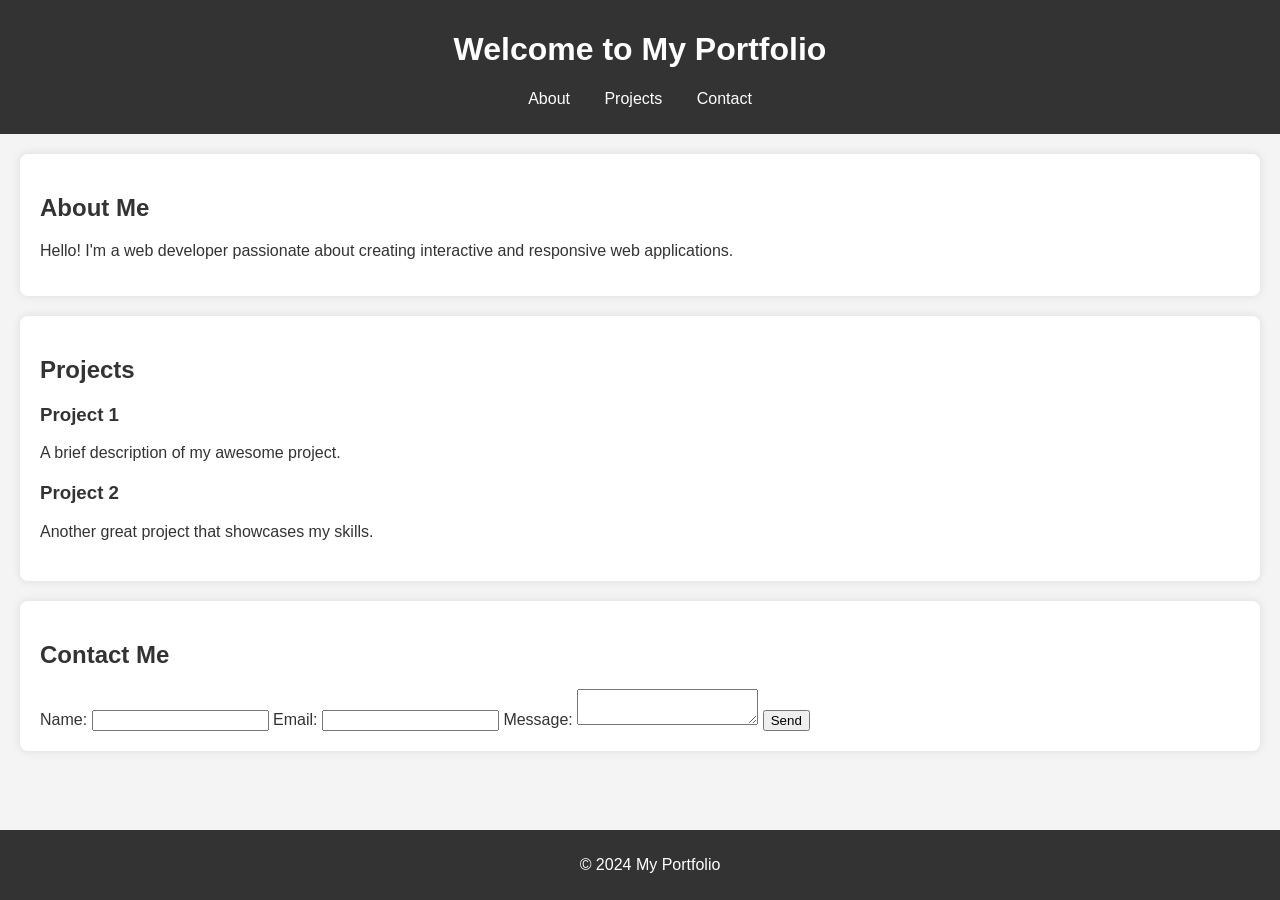
==== index.html @ 34826f4c "Add files via upload" ====
<!DOCTYPE html>
<html lang="en">
<head>
    <meta charset="UTF-8">
    <meta name="viewport" content="width=device-width, initial-scale=1.0">
    <title>My Portfolio</title>
    <link rel="stylesheet" href="styles.css">
</head>
<body>
    <header>
        <h1>Welcome to My Portfolio</h1>
        <nav>
            <ul>
                <li><a href="#about">About</a></li>
                <li><a href="#projects">Projects</a></li>
                <li><a href="#contact">Contact</a></li>
            </ul>
        </nav>
    </header>

    <section id="about">
        <h2>About Me</h2>
        <p>Hello! I'm a web developer passionate about creating interactive and responsive web applications.</p>
    </section>

    <section id="projects">
        <h2>Projects</h2>
        <div class="project">
            <h3>Project 1</h3>
            <p>A brief description of my awesome project.</p>
        </div>
        <div class="project">
            <h3>Project 2</h3>
            <p>Another great project that showcases my skills.</p>
        </div>
    </section>

    <section id="contact">
        <h2>Contact Me</h2>
        <form id="contact-form">
            <label for="name">Name:</label>
            <input type="text" id="name" name="name" required>
            
            <label for="email">Email:</label>
            <input type="email" id="email" name="email" required>
            
            <label for="message">Message:</label>
            <textarea id="message" name="message" required></textarea>
            
            <button type="submit">Send</button>
        </form>
    </section>

    <footer>
        <p>&copy; 2024 My Portfolio</p>
    </footer>

    <script src="script.js"></script>
</body>
</html>
---- styles.css ----
body {
    font-family: Arial, sans-serif;
    margin: 0;
    padding: 0;
    background-color: #f4f4f4;
    color: #333;
}

header {
    background-color: #333;
    color: #fff;
    padding: 10px 0;
    text-align: center;
}

header nav ul {
    list-style: none;
    padding: 0;
}

header nav ul li {
    display: inline;
    margin: 0 15px;
}

header nav ul li a {
    color: #fff;
    text-decoration: none;
}

section {
    padding: 20px;
    margin: 20px;
    background-color: #fff;
    border-radius: 8px;
    box-shadow: 0 0 10px rgba(0, 0, 0, 0.1);
}

.project {
    margin-bottom: 20px;
}

footer {
    text-align: center;
    padding: 10px;
    background-color: #333;
    color: #fff;
    position: absolute;
    width: 100%;
    bottom: 0;
}
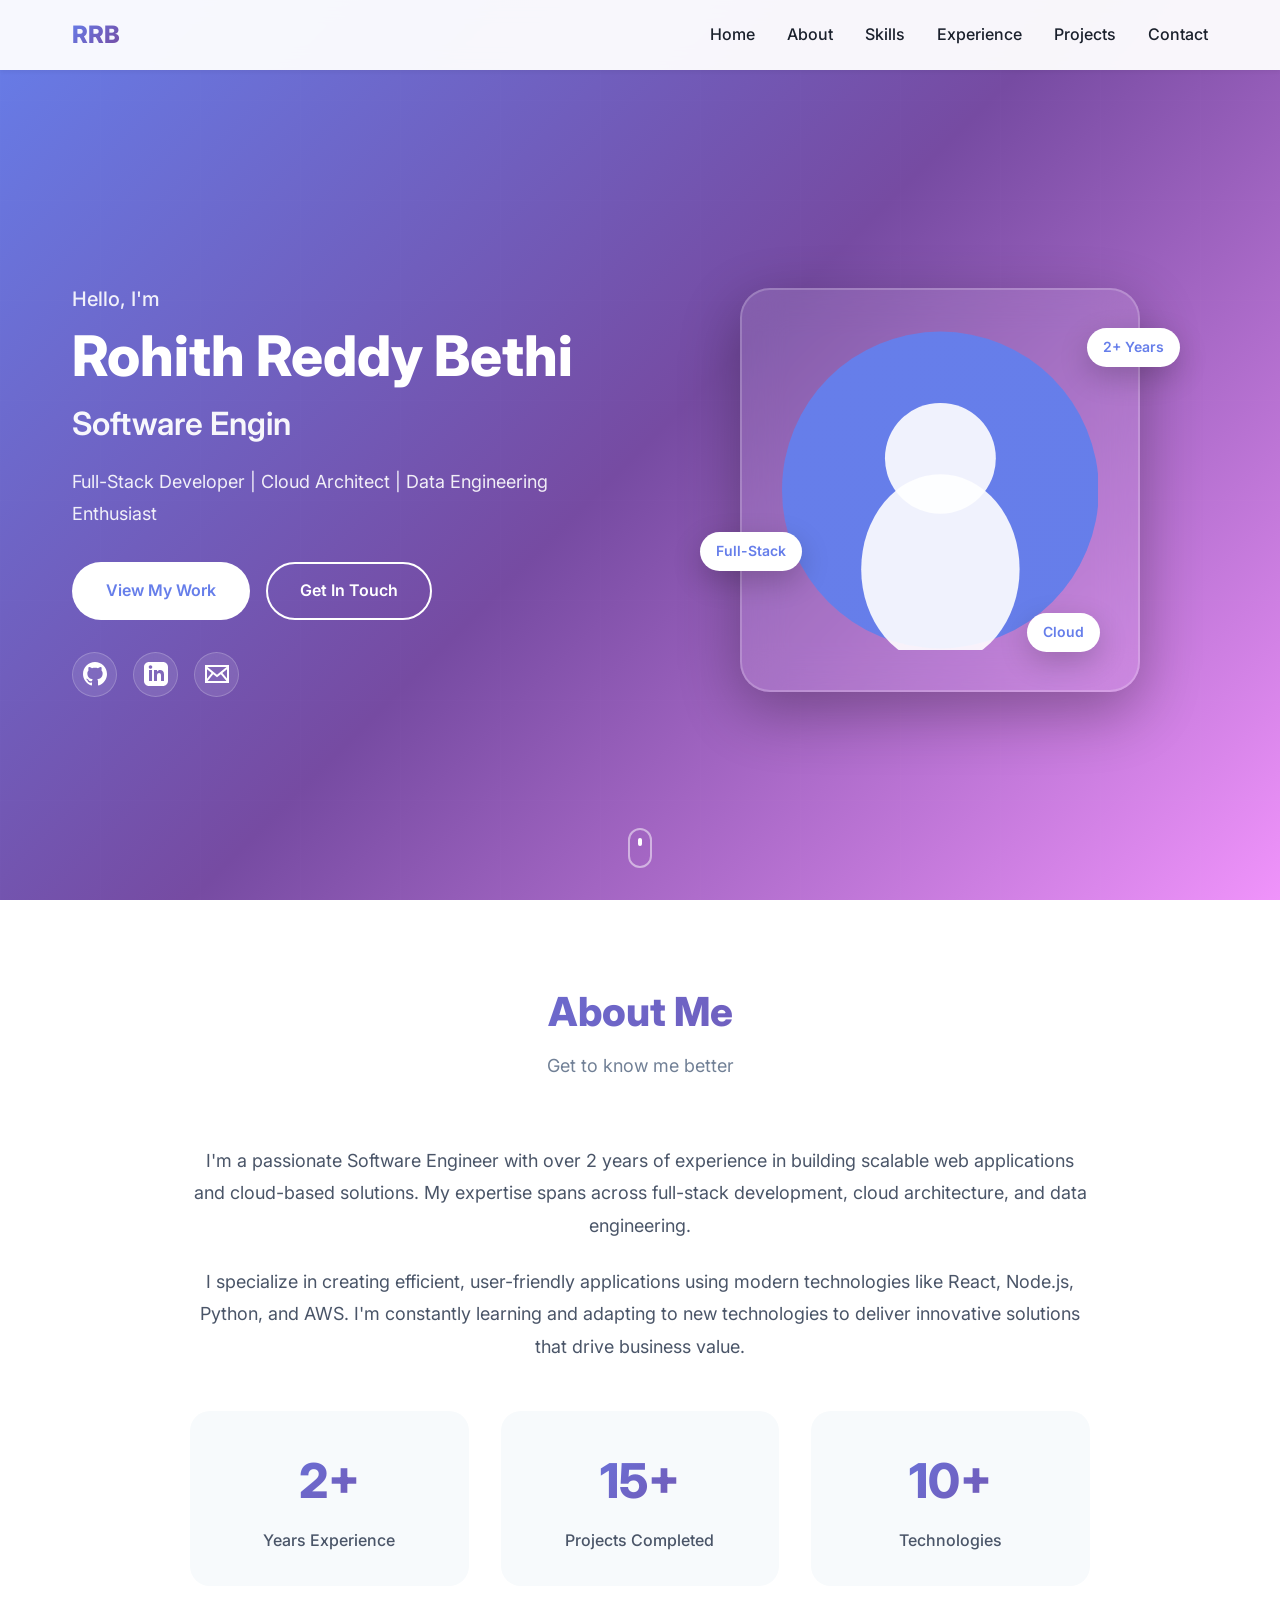
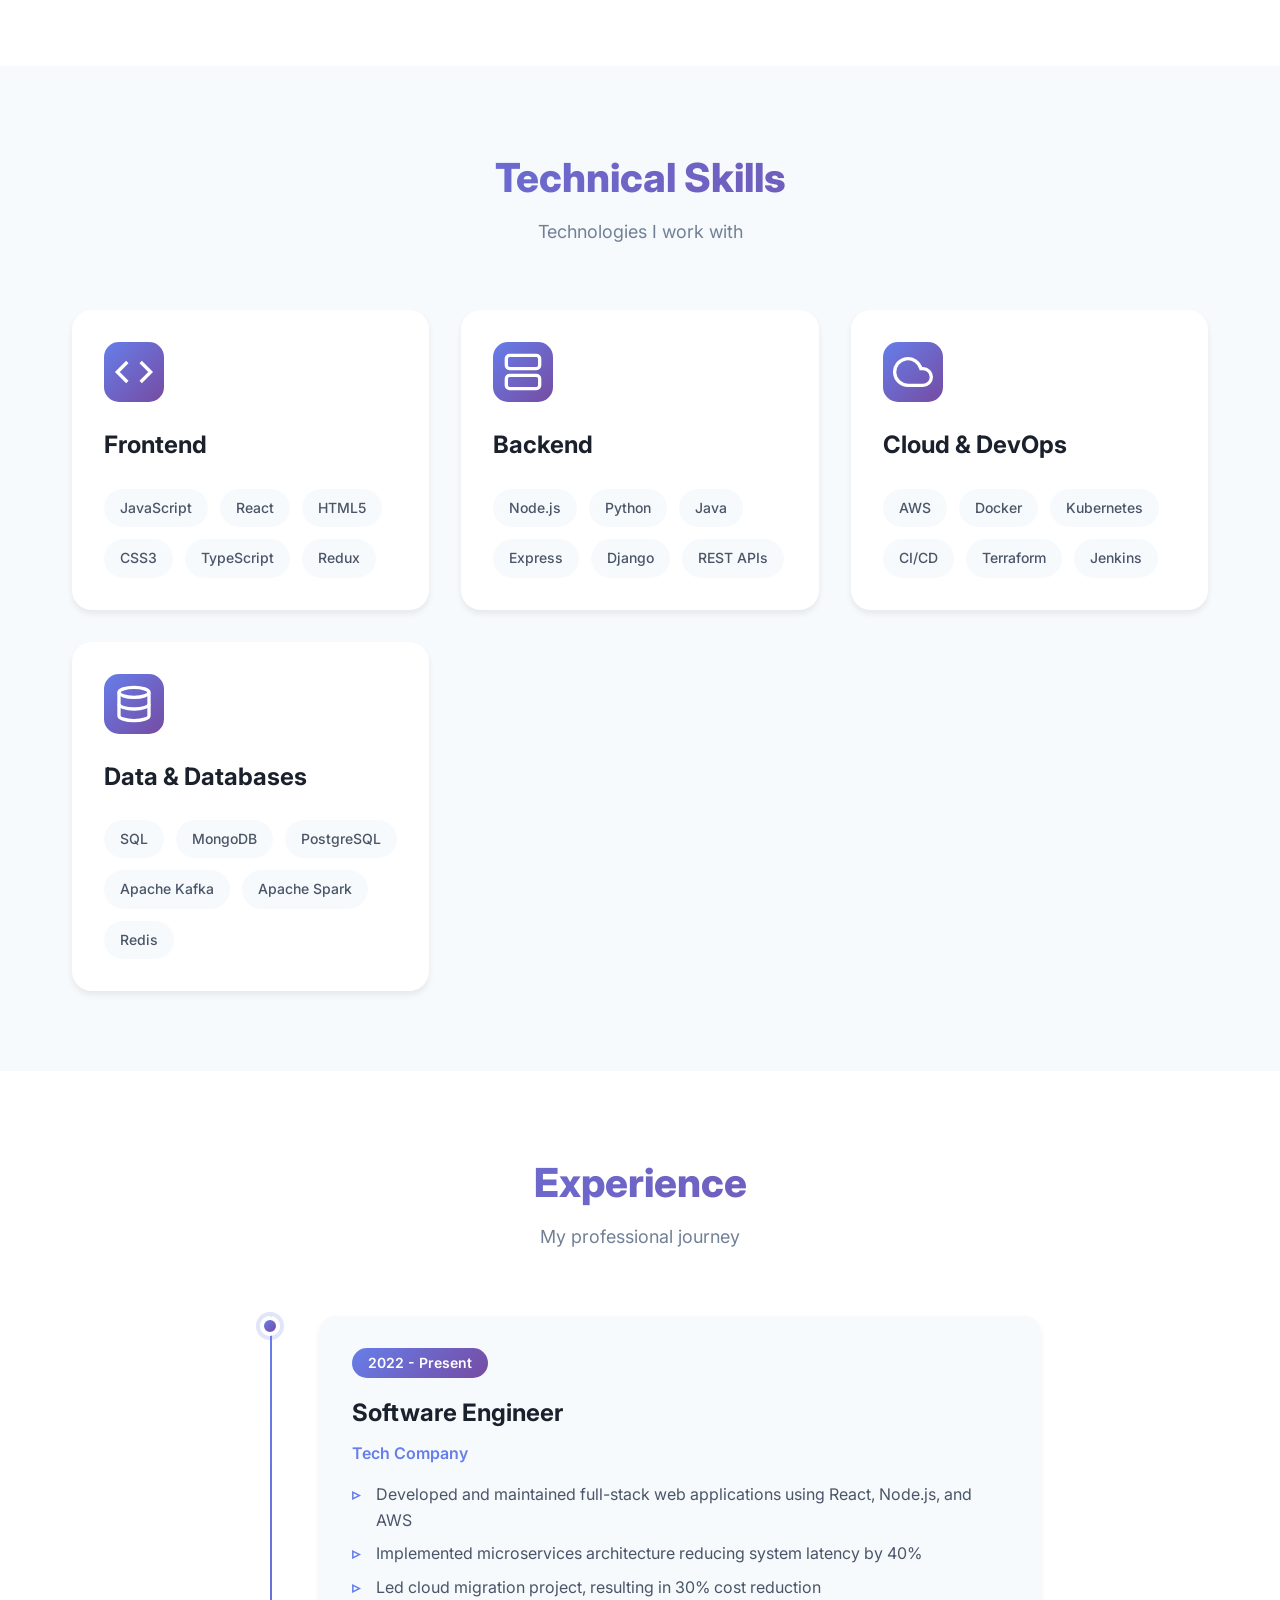
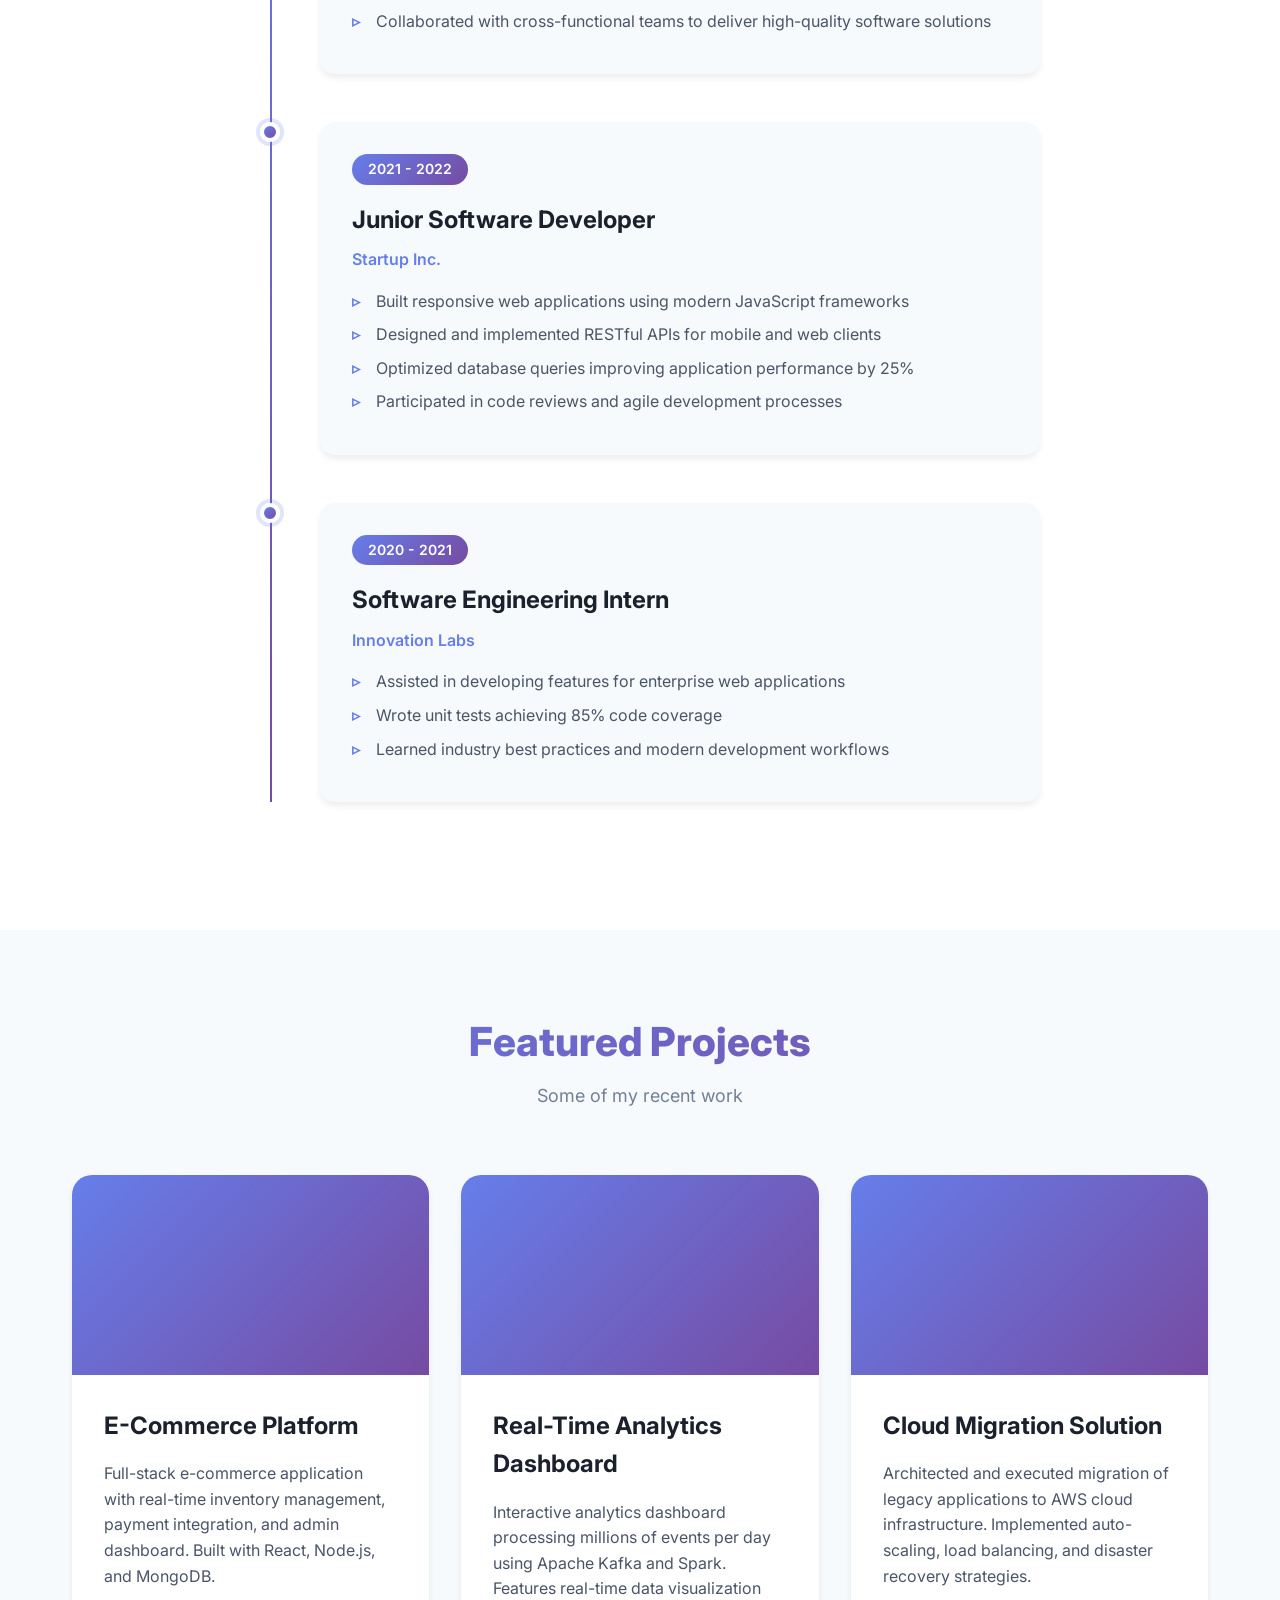
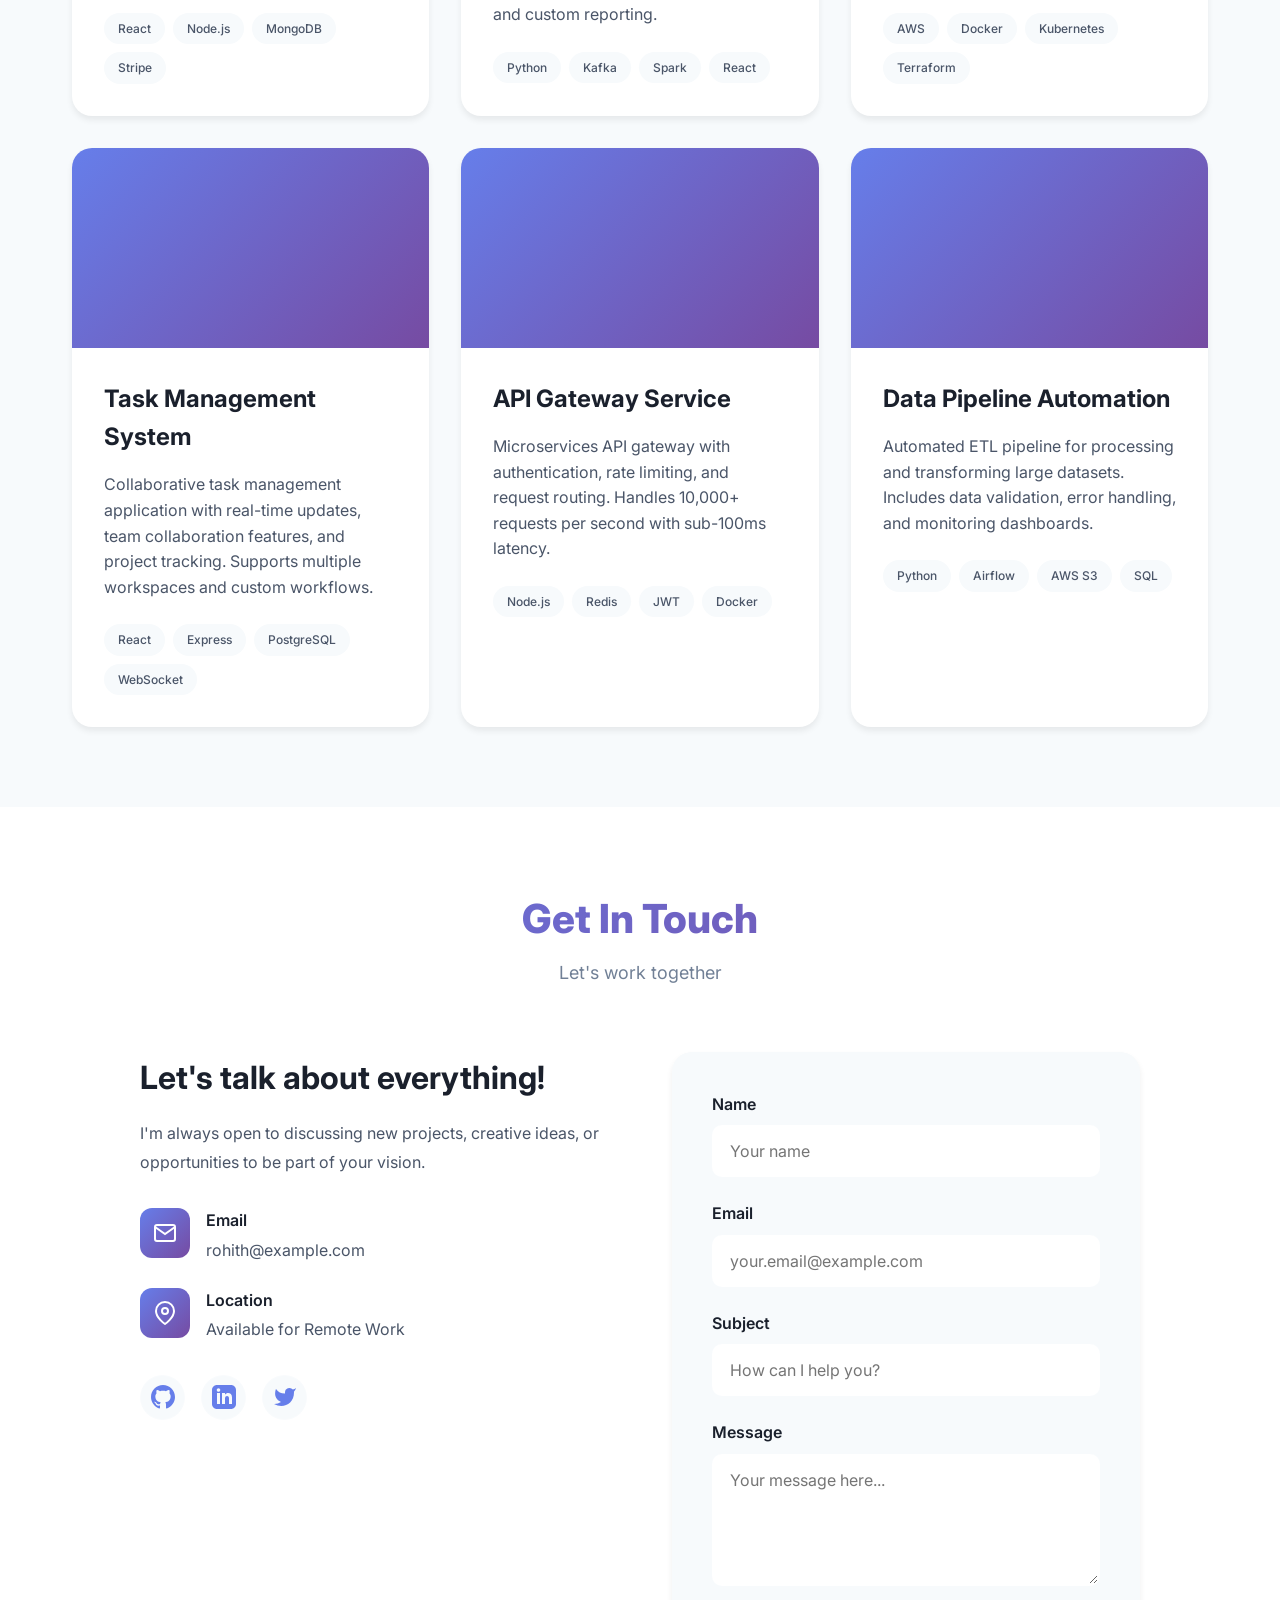
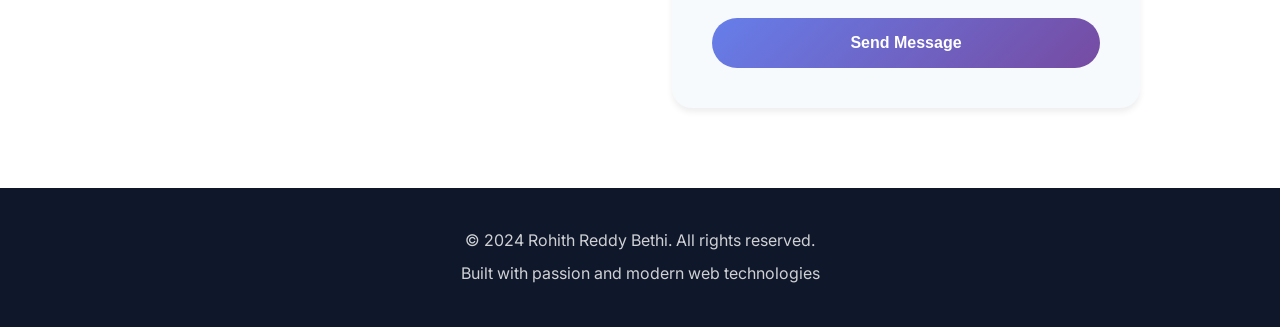
==== commit e5fd80e4: "create a advanced profile portfolio so i can show ..." ====
--- a/index.html
+++ b/index.html
@@ -1,60 +1,512 @@
-<!DOCTYPE html>
-<html lang="en">
-<head>
-    <meta charset="UTF-8">
-    <meta name="viewport" content="width=device-width, initial-scale=1.0">
-    <title>My Portfolio</title>
-    <link rel="stylesheet" href="styles.css">
-</head>
-<body>
-    <header>
-        <h1>Welcome to My Portfolio</h1>
-        <nav>
-            <ul>
-                <li><a href="#about">About</a></li>
-                <li><a href="#projects">Projects</a></li>
-                <li><a href="#contact">Contact</a></li>
-            </ul>
-        </nav>
-    </header>
-
-    <section id="about">
-        <h2>About Me</h2>
-        <p>Hello! I'm a web developer passionate about creating interactive and responsive web applications.</p>
-    </section>
-
-    <section id="projects">
-        <h2>Projects</h2>
-        <div class="project">
-            <h3>Project 1</h3>
-            <p>A brief description of my awesome project.</p>
-        </div>
-        <div class="project">
-            <h3>Project 2</h3>
-            <p>Another great project that showcases my skills.</p>
-        </div>
-    </section>
-
-    <section id="contact">
-        <h2>Contact Me</h2>
-        <form id="contact-form">
-            <label for="name">Name:</label>
-            <input type="text" id="name" name="name" required>
-            
-            <label for="email">Email:</label>
-            <input type="email" id="email" name="email" required>
-            
-            <label for="message">Message:</label>
-            <textarea id="message" name="message" required></textarea>
-            
-            <button type="submit">Send</button>
-        </form>
-    </section>
-
-    <footer>
-        <p>&copy; 2024 My Portfolio</p>
-    </footer>
-
-    <script src="script.js"></script>
-</body>
-</html>
+<!DOCTYPE html>
+<html lang="en">
+<head>
+    <meta charset="UTF-8">
+    <meta name="viewport" content="width=device-width, initial-scale=1.0">
+    <title>Rohith Reddy Bethi - Software Engineer Portfolio</title>
+    <link rel="stylesheet" href="styles.css">
+    <link rel="preconnect" href="https://fonts.googleapis.com">
+    <link rel="preconnect" href="https://fonts.gstatic.com" crossorigin>
+    <link href="https://fonts.googleapis.com/css2?family=Inter:wght@300;400;500;600;700;800&family=Fira+Code:wght@400;500&display=swap" rel="stylesheet">
+</head>
+<body>
+    <!-- Navigation -->
+    <nav class="navbar" id="navbar">
+        <div class="nav-container">
+            <div class="nav-logo">
+                <span class="logo-text">RRB</span>
+            </div>
+            <ul class="nav-menu" id="nav-menu">
+                <li><a href="#home" class="nav-link">Home</a></li>
+                <li><a href="#about" class="nav-link">About</a></li>
+                <li><a href="#skills" class="nav-link">Skills</a></li>
+                <li><a href="#experience" class="nav-link">Experience</a></li>
+                <li><a href="#projects" class="nav-link">Projects</a></li>
+                <li><a href="#contact" class="nav-link">Contact</a></li>
+            </ul>
+            <div class="hamburger" id="hamburger">
+                <span></span>
+                <span></span>
+                <span></span>
+            </div>
+        </div>
+    </nav>
+
+    <!-- Hero Section -->
+    <section id="home" class="hero">
+        <div class="hero-container">
+            <div class="hero-content">
+                <div class="hero-text">
+                    <p class="hero-greeting">Hello, I'm</p>
+                    <h1 class="hero-name">Rohith Reddy Bethi</h1>
+                    <h2 class="hero-title">Software Engineer</h2>
+                    <p class="hero-description">
+                        Full-Stack Developer | Cloud Architect | Data Engineering Enthusiast
+                    </p>
+                    <div class="hero-buttons">
+                        <a href="#projects" class="btn btn-primary">View My Work</a>
+                        <a href="#contact" class="btn btn-secondary">Get In Touch</a>
+                    </div>
+                    <div class="hero-social">
+                        <a href="https://github.com/rohithreddy" target="_blank" class="social-link" aria-label="GitHub">
+                            <svg width="24" height="24" viewBox="0 0 24 24" fill="currentColor">
+                                <path d="M12 0c-6.626 0-12 5.373-12 12 0 5.302 3.438 9.8 8.207 11.387.599.111.793-.261.793-.577v-2.234c-3.338.726-4.033-1.416-4.033-1.416-.546-1.387-1.333-1.756-1.333-1.756-1.089-.745.083-.729.083-.729 1.205.084 1.839 1.237 1.839 1.237 1.07 1.834 2.807 1.304 3.492.997.107-.775.418-1.305.762-1.604-2.665-.305-5.467-1.334-5.467-5.931 0-1.311.469-2.381 1.236-3.221-.124-.303-.535-1.524.117-3.176 0 0 1.008-.322 3.301 1.23.957-.266 1.983-.399 3.003-.404 1.02.005 2.047.138 3.006.404 2.291-1.552 3.297-1.23 3.297-1.23.653 1.653.242 2.874.118 3.176.77.84 1.235 1.911 1.235 3.221 0 4.609-2.807 5.624-5.479 5.921.43.372.823 1.102.823 2.222v3.293c0 .319.192.694.801.576 4.765-1.589 8.199-6.086 8.199-11.386 0-6.627-5.373-12-12-12z"/>
+                            </svg>
+                        </a>
+                        <a href="https://linkedin.com/in/rohithreddy" target="_blank" class="social-link" aria-label="LinkedIn">
+                            <svg width="24" height="24" viewBox="0 0 24 24" fill="currentColor">
+                                <path d="M19 0h-14c-2.761 0-5 2.239-5 5v14c0 2.761 2.239 5 5 5h14c2.762 0 5-2.239 5-5v-14c0-2.761-2.238-5-5-5zm-11 19h-3v-11h3v11zm-1.5-12.268c-.966 0-1.75-.79-1.75-1.764s.784-1.764 1.75-1.764 1.75.79 1.75 1.764-.783 1.764-1.75 1.764zm13.5 12.268h-3v-5.604c0-3.368-4-3.113-4 0v5.604h-3v-11h3v1.765c1.396-2.586 7-2.777 7 2.476v6.759z"/>
+                            </svg>
+                        </a>
+                        <a href="mailto:rohith@example.com" class="social-link" aria-label="Email">
+                            <svg width="24" height="24" viewBox="0 0 24 24" fill="currentColor">
+                                <path d="M0 3v18h24v-18h-24zm6.623 7.929l-4.623 5.712v-9.458l4.623 3.746zm-4.141-5.929h19.035l-9.517 7.713-9.518-7.713zm5.694 7.188l3.824 3.099 3.83-3.104 5.612 6.817h-18.779l5.513-6.812zm9.208-1.264l4.616-3.741v9.348l-4.616-5.607z"/>
+                            </svg>
+                        </a>
+                    </div>
+                </div>
+                <div class="hero-image">
+                    <div class="profile-card">
+                        <div class="profile-img-wrapper">
+                            <div class="profile-img">
+                                <svg viewBox="0 0 200 200" fill="none" xmlns="http://www.w3.org/2000/svg">
+                                    <circle cx="100" cy="100" r="100" fill="url(#gradient1)"/>
+                                    <circle cx="100" cy="80" r="35" fill="white" opacity="0.9"/>
+                                    <ellipse cx="100" cy="150" rx="50" ry="60" fill="white" opacity="0.9"/>
+                                    <defs>
+                                        <linearGradient id="gradient1" x1="0" y1="0" x2="200" y2="200">
+                                            <stop offset="0%" stop-color="#667eea"/>
+                                            <stop offset="100%" stop-color="#764ba2"/>
+                                        </linearGradient>
+                                    </defs>
+                                </svg>
+                            </div>
+                        </div>
+                        <div class="floating-badge badge-1">2+ Years</div>
+                        <div class="floating-badge badge-2">Full-Stack</div>
+                        <div class="floating-badge badge-3">Cloud</div>
+                    </div>
+                </div>
+            </div>
+        </div>
+        <div class="scroll-indicator">
+            <span></span>
+        </div>
+    </section>
+
+    <!-- About Section -->
+    <section id="about" class="about section-padding">
+        <div class="container">
+            <div class="section-header">
+                <h2 class="section-title">About Me</h2>
+                <p class="section-subtitle">Get to know me better</p>
+            </div>
+            <div class="about-content">
+                <div class="about-text">
+                    <p class="about-description">
+                        I'm a passionate Software Engineer with over 2 years of experience in building scalable web applications 
+                        and cloud-based solutions. My expertise spans across full-stack development, cloud architecture, and 
+                        data engineering.
+                    </p>
+                    <p class="about-description">
+                        I specialize in creating efficient, user-friendly applications using modern technologies like React, 
+                        Node.js, Python, and AWS. I'm constantly learning and adapting to new technologies to deliver 
+                        innovative solutions that drive business value.
+                    </p>
+                    <div class="about-stats">
+                        <div class="stat-item">
+                            <h3 class="stat-number">2+</h3>
+                            <p class="stat-label">Years Experience</p>
+                        </div>
+                        <div class="stat-item">
+                            <h3 class="stat-number">15+</h3>
+                            <p class="stat-label">Projects Completed</p>
+                        </div>
+                        <div class="stat-item">
+                            <h3 class="stat-number">10+</h3>
+                            <p class="stat-label">Technologies</p>
+                        </div>
+                    </div>
+                </div>
+            </div>
+        </div>
+    </section>
+
+    <!-- Skills Section -->
+    <section id="skills" class="skills section-padding">
+        <div class="container">
+            <div class="section-header">
+                <h2 class="section-title">Technical Skills</h2>
+                <p class="section-subtitle">Technologies I work with</p>
+            </div>
+            <div class="skills-grid">
+                <div class="skill-category">
+                    <div class="category-icon">
+                        <svg width="40" height="40" viewBox="0 0 24 24" fill="none" stroke="currentColor" stroke-width="2">
+                            <polyline points="16 18 22 12 16 6"></polyline>
+                            <polyline points="8 6 2 12 8 18"></polyline>
+                        </svg>
+                    </div>
+                    <h3 class="category-title">Frontend</h3>
+                    <div class="skills-list">
+                        <span class="skill-tag">JavaScript</span>
+                        <span class="skill-tag">React</span>
+                        <span class="skill-tag">HTML5</span>
+                        <span class="skill-tag">CSS3</span>
+                        <span class="skill-tag">TypeScript</span>
+                        <span class="skill-tag">Redux</span>
+                    </div>
+                </div>
+                <div class="skill-category">
+                    <div class="category-icon">
+                        <svg width="40" height="40" viewBox="0 0 24 24" fill="none" stroke="currentColor" stroke-width="2">
+                            <rect x="2" y="2" width="20" height="8" rx="2" ry="2"></rect>
+                            <rect x="2" y="14" width="20" height="8" rx="2" ry="2"></rect>
+                            <line x1="6" y1="6" x2="6.01" y2="6"></line>
+                            <line x1="6" y1="18" x2="6.01" y2="18"></line>
+                        </svg>
+                    </div>
+                    <h3 class="category-title">Backend</h3>
+                    <div class="skills-list">
+                        <span class="skill-tag">Node.js</span>
+                        <span class="skill-tag">Python</span>
+                        <span class="skill-tag">Java</span>
+                        <span class="skill-tag">Express</span>
+                        <span class="skill-tag">Django</span>
+                        <span class="skill-tag">REST APIs</span>
+                    </div>
+                </div>
+                <div class="skill-category">
+                    <div class="category-icon">
+                        <svg width="40" height="40" viewBox="0 0 24 24" fill="none" stroke="currentColor" stroke-width="2">
+                            <path d="M18 10h-1.26A8 8 0 1 0 9 20h9a5 5 0 0 0 0-10z"></path>
+                        </svg>
+                    </div>
+                    <h3 class="category-title">Cloud & DevOps</h3>
+                    <div class="skills-list">
+                        <span class="skill-tag">AWS</span>
+                        <span class="skill-tag">Docker</span>
+                        <span class="skill-tag">Kubernetes</span>
+                        <span class="skill-tag">CI/CD</span>
+                        <span class="skill-tag">Terraform</span>
+                        <span class="skill-tag">Jenkins</span>
+                    </div>
+                </div>
+                <div class="skill-category">
+                    <div class="category-icon">
+                        <svg width="40" height="40" viewBox="0 0 24 24" fill="none" stroke="currentColor" stroke-width="2">
+                            <ellipse cx="12" cy="5" rx="9" ry="3"></ellipse>
+                            <path d="M21 12c0 1.66-4 3-9 3s-9-1.34-9-3"></path>
+                            <path d="M3 5v14c0 1.66 4 3 9 3s9-1.34 9-3V5"></path>
+                        </svg>
+                    </div>
+                    <h3 class="category-title">Data & Databases</h3>
+                    <div class="skills-list">
+                        <span class="skill-tag">SQL</span>
+                        <span class="skill-tag">MongoDB</span>
+                        <span class="skill-tag">PostgreSQL</span>
+                        <span class="skill-tag">Apache Kafka</span>
+                        <span class="skill-tag">Apache Spark</span>
+                        <span class="skill-tag">Redis</span>
+                    </div>
+                </div>
+            </div>
+        </div>
+    </section>
+
+    <!-- Experience Section -->
+    <section id="experience" class="experience section-padding">
+        <div class="container">
+            <div class="section-header">
+                <h2 class="section-title">Experience</h2>
+                <p class="section-subtitle">My professional journey</p>
+            </div>
+            <div class="timeline">
+                <div class="timeline-item">
+                    <div class="timeline-dot"></div>
+                    <div class="timeline-content">
+                        <div class="timeline-date">2022 - Present</div>
+                        <h3 class="timeline-title">Software Engineer</h3>
+                        <p class="timeline-company">Tech Company</p>
+                        <ul class="timeline-description">
+                            <li>Developed and maintained full-stack web applications using React, Node.js, and AWS</li>
+                            <li>Implemented microservices architecture reducing system latency by 40%</li>
+                            <li>Led cloud migration project, resulting in 30% cost reduction</li>
+                            <li>Collaborated with cross-functional teams to deliver high-quality software solutions</li>
+                        </ul>
+                    </div>
+                </div>
+                <div class="timeline-item">
+                    <div class="timeline-dot"></div>
+                    <div class="timeline-content">
+                        <div class="timeline-date">2021 - 2022</div>
+                        <h3 class="timeline-title">Junior Software Developer</h3>
+                        <p class="timeline-company">Startup Inc.</p>
+                        <ul class="timeline-description">
+                            <li>Built responsive web applications using modern JavaScript frameworks</li>
+                            <li>Designed and implemented RESTful APIs for mobile and web clients</li>
+                            <li>Optimized database queries improving application performance by 25%</li>
+                            <li>Participated in code reviews and agile development processes</li>
+                        </ul>
+                    </div>
+                </div>
+                <div class="timeline-item">
+                    <div class="timeline-dot"></div>
+                    <div class="timeline-content">
+                        <div class="timeline-date">2020 - 2021</div>
+                        <h3 class="timeline-title">Software Engineering Intern</h3>
+                        <p class="timeline-company">Innovation Labs</p>
+                        <ul class="timeline-description">
+                            <li>Assisted in developing features for enterprise web applications</li>
+                            <li>Wrote unit tests achieving 85% code coverage</li>
+                            <li>Learned industry best practices and modern development workflows</li>
+                        </ul>
+                    </div>
+                </div>
+            </div>
+        </div>
+    </section>
+
+    <!-- Projects Section -->
+    <section id="projects" class="projects section-padding">
+        <div class="container">
+            <div class="section-header">
+                <h2 class="section-title">Featured Projects</h2>
+                <p class="section-subtitle">Some of my recent work</p>
+            </div>
+            <div class="projects-grid">
+                <div class="project-card">
+                    <div class="project-image">
+                        <div class="project-overlay">
+                            <div class="project-links">
+                                <a href="#" class="project-link">View Demo</a>
+                                <a href="#" class="project-link">Source Code</a>
+                            </div>
+                        </div>
+                    </div>
+                    <div class="project-content">
+                        <h3 class="project-title">E-Commerce Platform</h3>
+                        <p class="project-description">
+                            Full-stack e-commerce application with real-time inventory management, payment integration, 
+                            and admin dashboard. Built with React, Node.js, and MongoDB.
+                        </p>
+                        <div class="project-tags">
+                            <span class="project-tag">React</span>
+                            <span class="project-tag">Node.js</span>
+                            <span class="project-tag">MongoDB</span>
+                            <span class="project-tag">Stripe</span>
+                        </div>
+                    </div>
+                </div>
+                <div class="project-card">
+                    <div class="project-image">
+                        <div class="project-overlay">
+                            <div class="project-links">
+                                <a href="#" class="project-link">View Demo</a>
+                                <a href="#" class="project-link">Source Code</a>
+                            </div>
+                        </div>
+                    </div>
+                    <div class="project-content">
+                        <h3 class="project-title">Real-Time Analytics Dashboard</h3>
+                        <p class="project-description">
+                            Interactive analytics dashboard processing millions of events per day using Apache Kafka 
+                            and Spark. Features real-time data visualization and custom reporting.
+                        </p>
+                        <div class="project-tags">
+                            <span class="project-tag">Python</span>
+                            <span class="project-tag">Kafka</span>
+                            <span class="project-tag">Spark</span>
+                            <span class="project-tag">React</span>
+                        </div>
+                    </div>
+                </div>
+                <div class="project-card">
+                    <div class="project-image">
+                        <div class="project-overlay">
+                            <div class="project-links">
+                                <a href="#" class="project-link">View Demo</a>
+                                <a href="#" class="project-link">Source Code</a>
+                            </div>
+                        </div>
+                    </div>
+                    <div class="project-content">
+                        <h3 class="project-title">Cloud Migration Solution</h3>
+                        <p class="project-description">
+                            Architected and executed migration of legacy applications to AWS cloud infrastructure. 
+                            Implemented auto-scaling, load balancing, and disaster recovery strategies.
+                        </p>
+                        <div class="project-tags">
+                            <span class="project-tag">AWS</span>
+                            <span class="project-tag">Docker</span>
+                            <span class="project-tag">Kubernetes</span>
+                            <span class="project-tag">Terraform</span>
+                        </div>
+                    </div>
+                </div>
+                <div class="project-card">
+                    <div class="project-image">
+                        <div class="project-overlay">
+                            <div class="project-links">
+                                <a href="#" class="project-link">View Demo</a>
+                                <a href="#" class="project-link">Source Code</a>
+                            </div>
+                        </div>
+                    </div>
+                    <div class="project-content">
+                        <h3 class="project-title">Task Management System</h3>
+                        <p class="project-description">
+                            Collaborative task management application with real-time updates, team collaboration features, 
+                            and project tracking. Supports multiple workspaces and custom workflows.
+                        </p>
+                        <div class="project-tags">
+                            <span class="project-tag">React</span>
+                            <span class="project-tag">Express</span>
+                            <span class="project-tag">PostgreSQL</span>
+                            <span class="project-tag">WebSocket</span>
+                        </div>
+                    </div>
+                </div>
+                <div class="project-card">
+                    <div class="project-image">
+                        <div class="project-overlay">
+                            <div class="project-links">
+                                <a href="#" class="project-link">View Demo</a>
+                                <a href="#" class="project-link">Source Code</a>
+                            </div>
+                        </div>
+                    </div>
+                    <div class="project-content">
+                        <h3 class="project-title">API Gateway Service</h3>
+                        <p class="project-description">
+                            Microservices API gateway with authentication, rate limiting, and request routing. 
+                            Handles 10,000+ requests per second with sub-100ms latency.
+                        </p>
+                        <div class="project-tags">
+                            <span class="project-tag">Node.js</span>
+                            <span class="project-tag">Redis</span>
+                            <span class="project-tag">JWT</span>
+                            <span class="project-tag">Docker</span>
+                        </div>
+                    </div>
+                </div>
+                <div class="project-card">
+                    <div class="project-image">
+                        <div class="project-overlay">
+                            <div class="project-links">
+                                <a href="#" class="project-link">View Demo</a>
+                                <a href="#" class="project-link">Source Code</a>
+                            </div>
+                        </div>
+                    </div>
+                    <div class="project-content">
+                        <h3 class="project-title">Data Pipeline Automation</h3>
+                        <p class="project-description">
+                            Automated ETL pipeline for processing and transforming large datasets. Includes data 
+                            validation, error handling, and monitoring dashboards.
+                        </p>
+                        <div class="project-tags">
+                            <span class="project-tag">Python</span>
+                            <span class="project-tag">Airflow</span>
+                            <span class="project-tag">AWS S3</span>
+                            <span class="project-tag">SQL</span>
+                        </div>
+                    </div>
+                </div>
+            </div>
+        </div>
+    </section>
+
+    <!-- Contact Section -->
+    <section id="contact" class="contact section-padding">
+        <div class="container">
+            <div class="section-header">
+                <h2 class="section-title">Get In Touch</h2>
+                <p class="section-subtitle">Let's work together</p>
+            </div>
+            <div class="contact-content">
+                <div class="contact-info">
+                    <h3 class="contact-info-title">Let's talk about everything!</h3>
+                    <p class="contact-info-text">
+                        I'm always open to discussing new projects, creative ideas, or opportunities to be part of your vision.
+                    </p>
+                    <div class="contact-details">
+                        <div class="contact-item">
+                            <div class="contact-icon">
+                                <svg width="24" height="24" viewBox="0 0 24 24" fill="none" stroke="currentColor" stroke-width="2">
+                                    <path d="M4 4h16c1.1 0 2 .9 2 2v12c0 1.1-.9 2-2 2H4c-1.1 0-2-.9-2-2V6c0-1.1.9-2 2-2z"></path>
+                                    <polyline points="22,6 12,13 2,6"></polyline>
+                                </svg>
+                            </div>
+                            <div>
+                                <h4>Email</h4>
+                                <p>rohith@example.com</p>
+                            </div>
+                        </div>
+                        <div class="contact-item">
+                            <div class="contact-icon">
+                                <svg width="24" height="24" viewBox="0 0 24 24" fill="none" stroke="currentColor" stroke-width="2">
+                                    <path d="M21 10c0 7-9 13-9 13s-9-6-9-13a9 9 0 0 1 18 0z"></path>
+                                    <circle cx="12" cy="10" r="3"></circle>
+                                </svg>
+                            </div>
+                            <div>
+                                <h4>Location</h4>
+                                <p>Available for Remote Work</p>
+                            </div>
+                        </div>
+                    </div>
+                    <div class="contact-social">
+                        <a href="https://github.com/rohithreddy" target="_blank" class="social-link">
+                            <svg width="24" height="24" viewBox="0 0 24 24" fill="currentColor">
+                                <path d="M12 0c-6.626 0-12 5.373-12 12 0 5.302 3.438 9.8 8.207 11.387.599.111.793-.261.793-.577v-2.234c-3.338.726-4.033-1.416-4.033-1.416-.546-1.387-1.333-1.756-1.333-1.756-1.089-.745.083-.729.083-.729 1.205.084 1.839 1.237 1.839 1.237 1.07 1.834 2.807 1.304 3.492.997.107-.775.418-1.305.762-1.604-2.665-.305-5.467-1.334-5.467-5.931 0-1.311.469-2.381 1.236-3.221-.124-.303-.535-1.524.117-3.176 0 0 1.008-.322 3.301 1.23.957-.266 1.983-.399 3.003-.404 1.02.005 2.047.138 3.006.404 2.291-1.552 3.297-1.23 3.297-1.23.653 1.653.242 2.874.118 3.176.77.84 1.235 1.911 1.235 3.221 0 4.609-2.807 5.624-5.479 5.921.43.372.823 1.102.823 2.222v3.293c0 .319.192.694.801.576 4.765-1.589 8.199-6.086 8.199-11.386 0-6.627-5.373-12-12-12z"/>
+                            </svg>
+                        </a>
+                        <a href="https://linkedin.com/in/rohithreddy" target="_blank" class="social-link">
+                            <svg width="24" height="24" viewBox="0 0 24 24" fill="currentColor">
+                                <path d="M19 0h-14c-2.761 0-5 2.239-5 5v14c0 2.761 2.239 5 5 5h14c2.762 0 5-2.239 5-5v-14c0-2.761-2.238-5-5-5zm-11 19h-3v-11h3v11zm-1.5-12.268c-.966 0-1.75-.79-1.75-1.764s.784-1.764 1.75-1.764 1.75.79 1.75 1.764-.783 1.764-1.75 1.764zm13.5 12.268h-3v-5.604c0-3.368-4-3.113-4 0v5.604h-3v-11h3v1.765c1.396-2.586 7-2.777 7 2.476v6.759z"/>
+                            </svg>
+                        </a>
+                        <a href="https://twitter.com/rohithreddy" target="_blank" class="social-link">
+                            <svg width="24" height="24" viewBox="0 0 24 24" fill="currentColor">
+                                <path d="M23 3a10.9 10.9 0 01-3.14 1.53 4.48 4.48 0 00-7.86 3v1A10.66 10.66 0 013 4s-4 9 5 13a11.64 11.64 0 01-7 2c9 5 20 0 20-11.5a4.5 4.5 0 00-.08-.83A7.72 7.72 0 0023 3z"></path>
+                            </svg>
+                        </a>
+                    </div>
+                </div>
+                <form id="contact-form" class="contact-form">
+                    <div class="form-group">
+                        <label for="name">Name</label>
+                        <input type="text" id="name" name="name" required placeholder="Your name">
+                    </div>
+                    <div class="form-group">
+                        <label for="email">Email</label>
+                        <input type="email" id="email" name="email" required placeholder="your.email@example.com">
+                    </div>
+                    <div class="form-group">
+                        <label for="subject">Subject</label>
+                        <input type="text" id="subject" name="subject" required placeholder="How can I help you?">
+                    </div>
+                    <div class="form-group">
+                        <label for="message">Message</label>
+                        <textarea id="message" name="message" rows="5" required placeholder="Your message here..."></textarea>
+                    </div>
+                    <button type="submit" class="btn btn-primary btn-submit">Send Message</button>
+                </form>
+            </div>
+        </div>
+    </section>
+
+    <!-- Footer -->
+    <footer class="footer">
+        <div class="container">
+            <div class="footer-content">
+                <p class="footer-text">&copy; 2024 Rohith Reddy Bethi. All rights reserved.</p>
+                <p class="footer-text">Built with passion and modern web technologies</p>
+            </div>
+        </div>
+    </footer>
+
+    <script src="script.js"></script>
+</body>
+</html>
--- a/styles.css
+++ b/styles.css
@@ -1,51 +1,1074 @@
-body {
-    font-family: Arial, sans-serif;
-    margin: 0;
-    padding: 0;
-    background-color: #f4f4f4;
-    color: #333;
-}
-
-header {
-    background-color: #333;
-    color: #fff;
-    padding: 10px 0;
-    text-align: center;
-}
-
-header nav ul {
-    list-style: none;
-    padding: 0;
-}
-
-header nav ul li {
-    display: inline;
-    margin: 0 15px;
-}
-
-header nav ul li a {
-    color: #fff;
-    text-decoration: none;
-}
-
-section {
-    padding: 20px;
-    margin: 20px;
-    background-color: #fff;
-    border-radius: 8px;
-    box-shadow: 0 0 10px rgba(0, 0, 0, 0.1);
-}
-
-.project {
-    margin-bottom: 20px;
-}
-
-footer {
-    text-align: center;
-    padding: 10px;
-    background-color: #333;
-    color: #fff;
-    position: absolute;
-    width: 100%;
-    bottom: 0;
-}
+/* ===== CSS Reset & Base Styles ===== */
+* {
+    margin: 0;
+    padding: 0;
+    box-sizing: border-box;
+}
+
+:root {
+    --primary-color: #667eea;
+    --secondary-color: #764ba2;
+    --accent-color: #f093fb;
+    --text-primary: #1a202c;
+    --text-secondary: #4a5568;
+    --text-light: #718096;
+    --bg-primary: #ffffff;
+    --bg-secondary: #f7fafc;
+    --bg-dark: #0f172a;
+    --gradient-1: linear-gradient(135deg, #667eea 0%, #764ba2 100%);
+    --gradient-2: linear-gradient(135deg, #f093fb 0%, #f5576c 100%);
+    --gradient-3: linear-gradient(135deg, #4facfe 0%, #00f2fe 100%);
+    --shadow-sm: 0 2px 4px rgba(0, 0, 0, 0.05);
+    --shadow-md: 0 4px 6px rgba(0, 0, 0, 0.07);
+    --shadow-lg: 0 10px 15px rgba(0, 0, 0, 0.1);
+    --shadow-xl: 0 20px 25px rgba(0, 0, 0, 0.15);
+    --transition: all 0.3s cubic-bezier(0.4, 0, 0.2, 1);
+}
+
+html {
+    scroll-behavior: smooth;
+    font-size: 16px;
+}
+
+body {
+    font-family: 'Inter', -apple-system, BlinkMacSystemFont, 'Segoe UI', Roboto, Oxygen, Ubuntu, Cantarell, sans-serif;
+    line-height: 1.6;
+    color: var(--text-primary);
+    background: var(--bg-secondary);
+    overflow-x: hidden;
+}
+
+.container {
+    max-width: 1200px;
+    margin: 0 auto;
+    padding: 0 2rem;
+}
+
+.section-padding {
+    padding: 5rem 0;
+}
+
+/* ===== Navigation ===== */
+.navbar {
+    position: fixed;
+    top: 0;
+    left: 0;
+    right: 0;
+    background: rgba(255, 255, 255, 0.95);
+    backdrop-filter: blur(10px);
+    box-shadow: var(--shadow-sm);
+    z-index: 1000;
+    transition: var(--transition);
+}
+
+.navbar.scrolled {
+    box-shadow: var(--shadow-md);
+}
+
+.nav-container {
+    max-width: 1200px;
+    margin: 0 auto;
+    padding: 1rem 2rem;
+    display: flex;
+    justify-content: space-between;
+    align-items: center;
+}
+
+.nav-logo {
+    font-size: 1.5rem;
+    font-weight: 800;
+}
+
+.logo-text {
+    background: var(--gradient-1);
+    -webkit-background-clip: text;
+    -webkit-text-fill-color: transparent;
+    background-clip: text;
+}
+
+.nav-menu {
+    display: flex;
+    list-style: none;
+    gap: 2rem;
+}
+
+.nav-link {
+    color: var(--text-primary);
+    text-decoration: none;
+    font-weight: 500;
+    position: relative;
+    transition: var(--transition);
+}
+
+.nav-link::after {
+    content: '';
+    position: absolute;
+    bottom: -5px;
+    left: 0;
+    width: 0;
+    height: 2px;
+    background: var(--gradient-1);
+    transition: var(--transition);
+}
+
+.nav-link:hover {
+    color: var(--primary-color);
+}
+
+.nav-link:hover::after {
+    width: 100%;
+}
+
+.hamburger {
+    display: none;
+    flex-direction: column;
+    cursor: pointer;
+    gap: 4px;
+}
+
+.hamburger span {
+    width: 25px;
+    height: 3px;
+    background: var(--text-primary);
+    border-radius: 3px;
+    transition: var(--transition);
+}
+
+/* ===== Hero Section ===== */
+.hero {
+    min-height: 100vh;
+    display: flex;
+    align-items: center;
+    justify-content: center;
+    background: linear-gradient(135deg, #667eea 0%, #764ba2 50%, #f093fb 100%);
+    position: relative;
+    overflow: hidden;
+    padding-top: 80px;
+}
+
+.hero::before {
+    content: '';
+    position: absolute;
+    top: 0;
+    left: 0;
+    right: 0;
+    bottom: 0;
+    background: url('data:image/svg+xml,<svg width="100" height="100" xmlns="http://www.w3.org/2000/svg"><defs><pattern id="grid" width="100" height="100" patternUnits="userSpaceOnUse"><path d="M 100 0 L 0 0 0 100" fill="none" stroke="rgba(255,255,255,0.05)" stroke-width="1"/></pattern></defs><rect width="100%" height="100%" fill="url(%23grid)"/></svg>');
+    opacity: 0.3;
+}
+
+.hero-container {
+    position: relative;
+    z-index: 1;
+    width: 100%;
+    max-width: 1200px;
+    padding: 0 2rem;
+}
+
+.hero-content {
+    display: grid;
+    grid-template-columns: 1fr 1fr;
+    gap: 4rem;
+    align-items: center;
+}
+
+.hero-text {
+    color: white;
+}
+
+.hero-greeting {
+    font-size: 1.25rem;
+    font-weight: 500;
+    margin-bottom: 0.5rem;
+    opacity: 0.9;
+    animation: fadeInUp 0.6s ease-out;
+}
+
+.hero-name {
+    font-size: 3.5rem;
+    font-weight: 800;
+    margin-bottom: 0.5rem;
+    line-height: 1.2;
+    animation: fadeInUp 0.6s ease-out 0.1s backwards;
+}
+
+.hero-title {
+    font-size: 2rem;
+    font-weight: 600;
+    margin-bottom: 1rem;
+    opacity: 0.95;
+    animation: fadeInUp 0.6s ease-out 0.2s backwards;
+}
+
+.hero-description {
+    font-size: 1.125rem;
+    margin-bottom: 2rem;
+    opacity: 0.9;
+    line-height: 1.8;
+    animation: fadeInUp 0.6s ease-out 0.3s backwards;
+}
+
+.hero-buttons {
+    display: flex;
+    gap: 1rem;
+    margin-bottom: 2rem;
+    animation: fadeInUp 0.6s ease-out 0.4s backwards;
+}
+
+.btn {
+    padding: 0.875rem 2rem;
+    border-radius: 50px;
+    text-decoration: none;
+    font-weight: 600;
+    transition: var(--transition);
+    display: inline-block;
+    border: 2px solid transparent;
+}
+
+.btn-primary {
+    background: white;
+    color: var(--primary-color);
+}
+
+.btn-primary:hover {
+    transform: translateY(-2px);
+    box-shadow: 0 10px 20px rgba(0, 0, 0, 0.2);
+}
+
+.btn-secondary {
+    background: transparent;
+    color: white;
+    border-color: white;
+}
+
+.btn-secondary:hover {
+    background: white;
+    color: var(--primary-color);
+    transform: translateY(-2px);
+}
+
+.hero-social {
+    display: flex;
+    gap: 1rem;
+    animation: fadeInUp 0.6s ease-out 0.5s backwards;
+}
+
+.social-link {
+    width: 45px;
+    height: 45px;
+    border-radius: 50%;
+    background: rgba(255, 255, 255, 0.1);
+    backdrop-filter: blur(10px);
+    display: flex;
+    align-items: center;
+    justify-content: center;
+    color: white;
+    transition: var(--transition);
+    border: 1px solid rgba(255, 255, 255, 0.2);
+}
+
+.social-link:hover {
+    background: white;
+    color: var(--primary-color);
+    transform: translateY(-3px);
+}
+
+.hero-image {
+    display: flex;
+    justify-content: center;
+    align-items: center;
+    animation: fadeInRight 0.8s ease-out 0.3s backwards;
+}
+
+.profile-card {
+    position: relative;
+    width: 100%;
+    max-width: 400px;
+}
+
+.profile-img-wrapper {
+    position: relative;
+    width: 100%;
+    padding-bottom: 100%;
+    border-radius: 30px;
+    overflow: hidden;
+    background: rgba(255, 255, 255, 0.1);
+    backdrop-filter: blur(20px);
+    border: 2px solid rgba(255, 255, 255, 0.2);
+    box-shadow: 0 20px 60px rgba(0, 0, 0, 0.3);
+}
+
+.profile-img {
+    position: absolute;
+    top: 0;
+    left: 0;
+    width: 100%;
+    height: 100%;
+    display: flex;
+    align-items: center;
+    justify-content: center;
+}
+
+.profile-img svg {
+    width: 80%;
+    height: 80%;
+}
+
+.floating-badge {
+    position: absolute;
+    background: white;
+    color: var(--primary-color);
+    padding: 0.5rem 1rem;
+    border-radius: 50px;
+    font-weight: 600;
+    font-size: 0.875rem;
+    box-shadow: 0 10px 30px rgba(0, 0, 0, 0.2);
+    animation: float 3s ease-in-out infinite;
+}
+
+.badge-1 {
+    top: 10%;
+    right: -10%;
+    animation-delay: 0s;
+}
+
+.badge-2 {
+    bottom: 30%;
+    left: -10%;
+    animation-delay: 1s;
+}
+
+.badge-3 {
+    bottom: 10%;
+    right: 10%;
+    animation-delay: 2s;
+}
+
+.scroll-indicator {
+    position: absolute;
+    bottom: 2rem;
+    left: 50%;
+    transform: translateX(-50%);
+    animation: bounce 2s infinite;
+}
+
+.scroll-indicator span {
+    display: block;
+    width: 24px;
+    height: 40px;
+    border: 2px solid rgba(255, 255, 255, 0.5);
+    border-radius: 50px;
+    position: relative;
+}
+
+.scroll-indicator span::before {
+    content: '';
+    position: absolute;
+    top: 8px;
+    left: 50%;
+    transform: translateX(-50%);
+    width: 4px;
+    height: 8px;
+    background: white;
+    border-radius: 2px;
+    animation: scroll 2s infinite;
+}
+
+/* ===== Section Headers ===== */
+.section-header {
+    text-align: center;
+    margin-bottom: 4rem;
+}
+
+.section-title {
+    font-size: 2.5rem;
+    font-weight: 800;
+    margin-bottom: 0.5rem;
+    background: var(--gradient-1);
+    -webkit-background-clip: text;
+    -webkit-text-fill-color: transparent;
+    background-clip: text;
+}
+
+.section-subtitle {
+    font-size: 1.125rem;
+    color: var(--text-light);
+}
+
+/* ===== About Section ===== */
+.about {
+    background: var(--bg-primary);
+}
+
+.about-content {
+    max-width: 900px;
+    margin: 0 auto;
+}
+
+.about-text {
+    text-align: center;
+}
+
+.about-description {
+    font-size: 1.125rem;
+    color: var(--text-secondary);
+    margin-bottom: 1.5rem;
+    line-height: 1.8;
+}
+
+.about-stats {
+    display: grid;
+    grid-template-columns: repeat(3, 1fr);
+    gap: 2rem;
+    margin-top: 3rem;
+}
+
+.stat-item {
+    text-align: center;
+    padding: 2rem;
+    background: var(--bg-secondary);
+    border-radius: 20px;
+    transition: var(--transition);
+}
+
+.stat-item:hover {
+    transform: translateY(-5px);
+    box-shadow: var(--shadow-lg);
+}
+
+.stat-number {
+    font-size: 3rem;
+    font-weight: 800;
+    background: var(--gradient-1);
+    -webkit-background-clip: text;
+    -webkit-text-fill-color: transparent;
+    background-clip: text;
+    margin-bottom: 0.5rem;
+}
+
+.stat-label {
+    color: var(--text-secondary);
+    font-weight: 500;
+}
+
+/* ===== Skills Section ===== */
+.skills {
+    background: var(--bg-secondary);
+}
+
+.skills-grid {
+    display: grid;
+    grid-template-columns: repeat(auto-fit, minmax(280px, 1fr));
+    gap: 2rem;
+}
+
+.skill-category {
+    background: var(--bg-primary);
+    padding: 2rem;
+    border-radius: 20px;
+    box-shadow: var(--shadow-md);
+    transition: var(--transition);
+}
+
+.skill-category:hover {
+    transform: translateY(-5px);
+    box-shadow: var(--shadow-xl);
+}
+
+.category-icon {
+    width: 60px;
+    height: 60px;
+    border-radius: 15px;
+    background: var(--gradient-1);
+    display: flex;
+    align-items: center;
+    justify-content: center;
+    color: white;
+    margin-bottom: 1.5rem;
+}
+
+.category-title {
+    font-size: 1.5rem;
+    font-weight: 700;
+    margin-bottom: 1.5rem;
+    color: var(--text-primary);
+}
+
+.skills-list {
+    display: flex;
+    flex-wrap: wrap;
+    gap: 0.75rem;
+}
+
+.skill-tag {
+    padding: 0.5rem 1rem;
+    background: var(--bg-secondary);
+    border-radius: 50px;
+    font-size: 0.875rem;
+    font-weight: 500;
+    color: var(--text-secondary);
+    transition: var(--transition);
+}
+
+.skill-tag:hover {
+    background: var(--gradient-1);
+    color: white;
+    transform: translateY(-2px);
+}
+
+/* ===== Experience Section ===== */
+.experience {
+    background: var(--bg-primary);
+}
+
+.timeline {
+    max-width: 800px;
+    margin: 0 auto;
+    position: relative;
+}
+
+.timeline::before {
+    content: '';
+    position: absolute;
+    left: 30px;
+    top: 0;
+    bottom: 0;
+    width: 2px;
+    background: var(--gradient-1);
+}
+
+.timeline-item {
+    position: relative;
+    padding-left: 80px;
+    margin-bottom: 3rem;
+}
+
+.timeline-dot {
+    position: absolute;
+    left: 20px;
+    top: 0;
+    width: 20px;
+    height: 20px;
+    border-radius: 50%;
+    background: var(--gradient-1);
+    border: 4px solid var(--bg-primary);
+    box-shadow: 0 0 0 4px rgba(102, 126, 234, 0.2);
+}
+
+.timeline-content {
+    background: var(--bg-secondary);
+    padding: 2rem;
+    border-radius: 15px;
+    box-shadow: var(--shadow-md);
+    transition: var(--transition);
+}
+
+.timeline-content:hover {
+    transform: translateX(10px);
+    box-shadow: var(--shadow-lg);
+}
+
+.timeline-date {
+    display: inline-block;
+    padding: 0.25rem 1rem;
+    background: var(--gradient-1);
+    color: white;
+    border-radius: 50px;
+    font-size: 0.875rem;
+    font-weight: 600;
+    margin-bottom: 1rem;
+}
+
+.timeline-title {
+    font-size: 1.5rem;
+    font-weight: 700;
+    margin-bottom: 0.5rem;
+    color: var(--text-primary);
+}
+
+.timeline-company {
+    color: var(--primary-color);
+    font-weight: 600;
+    margin-bottom: 1rem;
+}
+
+.timeline-description {
+    list-style: none;
+    padding-left: 0;
+}
+
+.timeline-description li {
+    color: var(--text-secondary);
+    margin-bottom: 0.5rem;
+    padding-left: 1.5rem;
+    position: relative;
+}
+
+.timeline-description li::before {
+    content: '▹';
+    position: absolute;
+    left: 0;
+    color: var(--primary-color);
+    font-weight: bold;
+}
+
+/* ===== Projects Section ===== */
+.projects {
+    background: var(--bg-secondary);
+}
+
+.projects-grid {
+    display: grid;
+    grid-template-columns: repeat(auto-fill, minmax(350px, 1fr));
+    gap: 2rem;
+}
+
+.project-card {
+    background: var(--bg-primary);
+    border-radius: 20px;
+    overflow: hidden;
+    box-shadow: var(--shadow-md);
+    transition: var(--transition);
+}
+
+.project-card:hover {
+    transform: translateY(-10px);
+    box-shadow: var(--shadow-xl);
+}
+
+.project-image {
+    height: 200px;
+    background: var(--gradient-1);
+    position: relative;
+    overflow: hidden;
+}
+
+.project-overlay {
+    position: absolute;
+    top: 0;
+    left: 0;
+    right: 0;
+    bottom: 0;
+    background: rgba(0, 0, 0, 0.8);
+    display: flex;
+    align-items: center;
+    justify-content: center;
+    opacity: 0;
+    transition: var(--transition);
+}
+
+.project-card:hover .project-overlay {
+    opacity: 1;
+}
+
+.project-links {
+    display: flex;
+    gap: 1rem;
+}
+
+.project-link {
+    padding: 0.75rem 1.5rem;
+    background: white;
+    color: var(--primary-color);
+    text-decoration: none;
+    border-radius: 50px;
+    font-weight: 600;
+    transition: var(--transition);
+}
+
+.project-link:hover {
+    transform: scale(1.05);
+}
+
+.project-content {
+    padding: 2rem;
+}
+
+.project-title {
+    font-size: 1.5rem;
+    font-weight: 700;
+    margin-bottom: 1rem;
+    color: var(--text-primary);
+}
+
+.project-description {
+    color: var(--text-secondary);
+    margin-bottom: 1.5rem;
+    line-height: 1.6;
+}
+
+.project-tags {
+    display: flex;
+    flex-wrap: wrap;
+    gap: 0.5rem;
+}
+
+.project-tag {
+    padding: 0.375rem 0.875rem;
+    background: var(--bg-secondary);
+    border-radius: 50px;
+    font-size: 0.75rem;
+    font-weight: 500;
+    color: var(--text-secondary);
+}
+
+/* ===== Contact Section ===== */
+.contact {
+    background: var(--bg-primary);
+}
+
+.contact-content {
+    display: grid;
+    grid-template-columns: 1fr 1fr;
+    gap: 4rem;
+    max-width: 1000px;
+    margin: 0 auto;
+}
+
+.contact-info-title {
+    font-size: 2rem;
+    font-weight: 700;
+    margin-bottom: 1rem;
+    color: var(--text-primary);
+}
+
+.contact-info-text {
+    color: var(--text-secondary);
+    margin-bottom: 2rem;
+    line-height: 1.8;
+}
+
+.contact-details {
+    margin-bottom: 2rem;
+}
+
+.contact-item {
+    display: flex;
+    align-items: flex-start;
+    gap: 1rem;
+    margin-bottom: 1.5rem;
+}
+
+.contact-icon {
+    width: 50px;
+    height: 50px;
+    border-radius: 12px;
+    background: var(--gradient-1);
+    display: flex;
+    align-items: center;
+    justify-content: center;
+    color: white;
+    flex-shrink: 0;
+}
+
+.contact-item h4 {
+    font-weight: 600;
+    margin-bottom: 0.25rem;
+    color: var(--text-primary);
+}
+
+.contact-item p {
+    color: var(--text-secondary);
+}
+
+.contact-social {
+    display: flex;
+    gap: 1rem;
+}
+
+.contact-social .social-link {
+    background: var(--bg-secondary);
+    color: var(--primary-color);
+}
+
+.contact-social .social-link:hover {
+    background: var(--gradient-1);
+    color: white;
+}
+
+.contact-form {
+    background: var(--bg-secondary);
+    padding: 2.5rem;
+    border-radius: 20px;
+    box-shadow: var(--shadow-md);
+}
+
+.form-group {
+    margin-bottom: 1.5rem;
+}
+
+.form-group label {
+    display: block;
+    font-weight: 600;
+    margin-bottom: 0.5rem;
+    color: var(--text-primary);
+}
+
+.form-group input,
+.form-group textarea {
+    width: 100%;
+    padding: 0.875rem 1rem;
+    border: 2px solid transparent;
+    border-radius: 10px;
+    background: var(--bg-primary);
+    font-family: inherit;
+    font-size: 1rem;
+    transition: var(--transition);
+}
+
+.form-group input:focus,
+.form-group textarea:focus {
+    outline: none;
+    border-color: var(--primary-color);
+    box-shadow: 0 0 0 3px rgba(102, 126, 234, 0.1);
+}
+
+.form-group textarea {
+    resize: vertical;
+    min-height: 120px;
+}
+
+.btn-submit {
+    width: 100%;
+    padding: 1rem;
+    background: var(--gradient-1);
+    color: white;
+    border: none;
+    cursor: pointer;
+    font-size: 1rem;
+    font-weight: 600;
+}
+
+.btn-submit:hover {
+    transform: translateY(-2px);
+    box-shadow: var(--shadow-lg);
+}
+
+/* ===== Footer ===== */
+.footer {
+    background: var(--bg-dark);
+    color: white;
+    padding: 2rem 0;
+    text-align: center;
+}
+
+.footer-content {
+    opacity: 0.8;
+}
+
+.footer-text {
+    margin: 0.5rem 0;
+}
+
+/* ===== Animations ===== */
+@keyframes fadeInUp {
+    from {
+        opacity: 0;
+        transform: translateY(30px);
+    }
+    to {
+        opacity: 1;
+        transform: translateY(0);
+    }
+}
+
+@keyframes fadeInRight {
+    from {
+        opacity: 0;
+        transform: translateX(30px);
+    }
+    to {
+        opacity: 1;
+        transform: translateX(0);
+    }
+}
+
+@keyframes float {
+    0%, 100% {
+        transform: translateY(0);
+    }
+    50% {
+        transform: translateY(-20px);
+    }
+}
+
+@keyframes bounce {
+    0%, 20%, 50%, 80%, 100% {
+        transform: translateX(-50%) translateY(0);
+    }
+    40% {
+        transform: translateX(-50%) translateY(-10px);
+    }
+    60% {
+        transform: translateX(-50%) translateY(-5px);
+    }
+}
+
+@keyframes scroll {
+    0% {
+        opacity: 0;
+        transform: translateX(-50%) translateY(0);
+    }
+    50% {
+        opacity: 1;
+    }
+    100% {
+        opacity: 0;
+        transform: translateX(-50%) translateY(16px);
+    }
+}
+
+/* ===== Responsive Design ===== */
+@media (max-width: 968px) {
+    .hero-content {
+        grid-template-columns: 1fr;
+        text-align: center;
+    }
+
+    .hero-name {
+        font-size: 2.5rem;
+    }
+
+    .hero-title {
+        font-size: 1.5rem;
+    }
+
+    .hero-buttons {
+        justify-content: center;
+    }
+
+    .hero-social {
+        justify-content: center;
+    }
+
+    .hero-image {
+        order: -1;
+        margin-bottom: 2rem;
+    }
+
+    .profile-card {
+        max-width: 300px;
+    }
+
+    .contact-content {
+        grid-template-columns: 1fr;
+        gap: 2rem;
+    }
+
+    .about-stats {
+        grid-template-columns: 1fr;
+        gap: 1rem;
+    }
+
+    .projects-grid {
+        grid-template-columns: 1fr;
+    }
+}
+
+@media (max-width: 768px) {
+    .nav-menu {
+        position: fixed;
+        left: -100%;
+        top: 70px;
+        flex-direction: column;
+        background: white;
+        width: 100%;
+        text-align: center;
+        transition: 0.3s;
+        box-shadow: var(--shadow-lg);
+        padding: 2rem 0;
+        gap: 0;
+    }
+
+    .nav-menu.active {
+        left: 0;
+    }
+
+    .nav-menu li {
+        margin: 1rem 0;
+    }
+
+    .hamburger {
+        display: flex;
+    }
+
+    .hamburger.active span:nth-child(1) {
+        transform: rotate(45deg) translate(5px, 5px);
+    }
+
+    .hamburger.active span:nth-child(2) {
+        opacity: 0;
+    }
+
+    .hamburger.active span:nth-child(3) {
+        transform: rotate(-45deg) translate(7px, -6px);
+    }
+
+    .section-padding {
+        padding: 3rem 0;
+    }
+
+    .section-title {
+        font-size: 2rem;
+    }
+
+    .timeline::before {
+        left: 10px;
+    }
+
+    .timeline-item {
+        padding-left: 50px;
+    }
+
+    .timeline-dot {
+        left: 0;
+    }
+
+    .skills-grid {
+        grid-template-columns: 1fr;
+    }
+}
+
+@media (max-width: 480px) {
+    .container {
+        padding: 0 1rem;
+    }
+
+    .hero-name {
+        font-size: 2rem;
+    }
+
+    .hero-title {
+        font-size: 1.25rem;
+    }
+
+    .hero-buttons {
+        flex-direction: column;
+        width: 100%;
+    }
+
+    .btn {
+        width: 100%;
+        text-align: center;
+    }
+
+    .section-title {
+        font-size: 1.75rem;
+    }
+
+    .stat-number {
+        font-size: 2rem;
+    }
+}
+
+/* ===== Scroll Animations ===== */
+.fade-in {
+    opacity: 0;
+    transform: translateY(30px);
+    transition: opacity 0.6s ease-out, transform 0.6s ease-out;
+}
+
+.fade-in.visible {
+    opacity: 1;
+    transform: translateY(0);
+}
